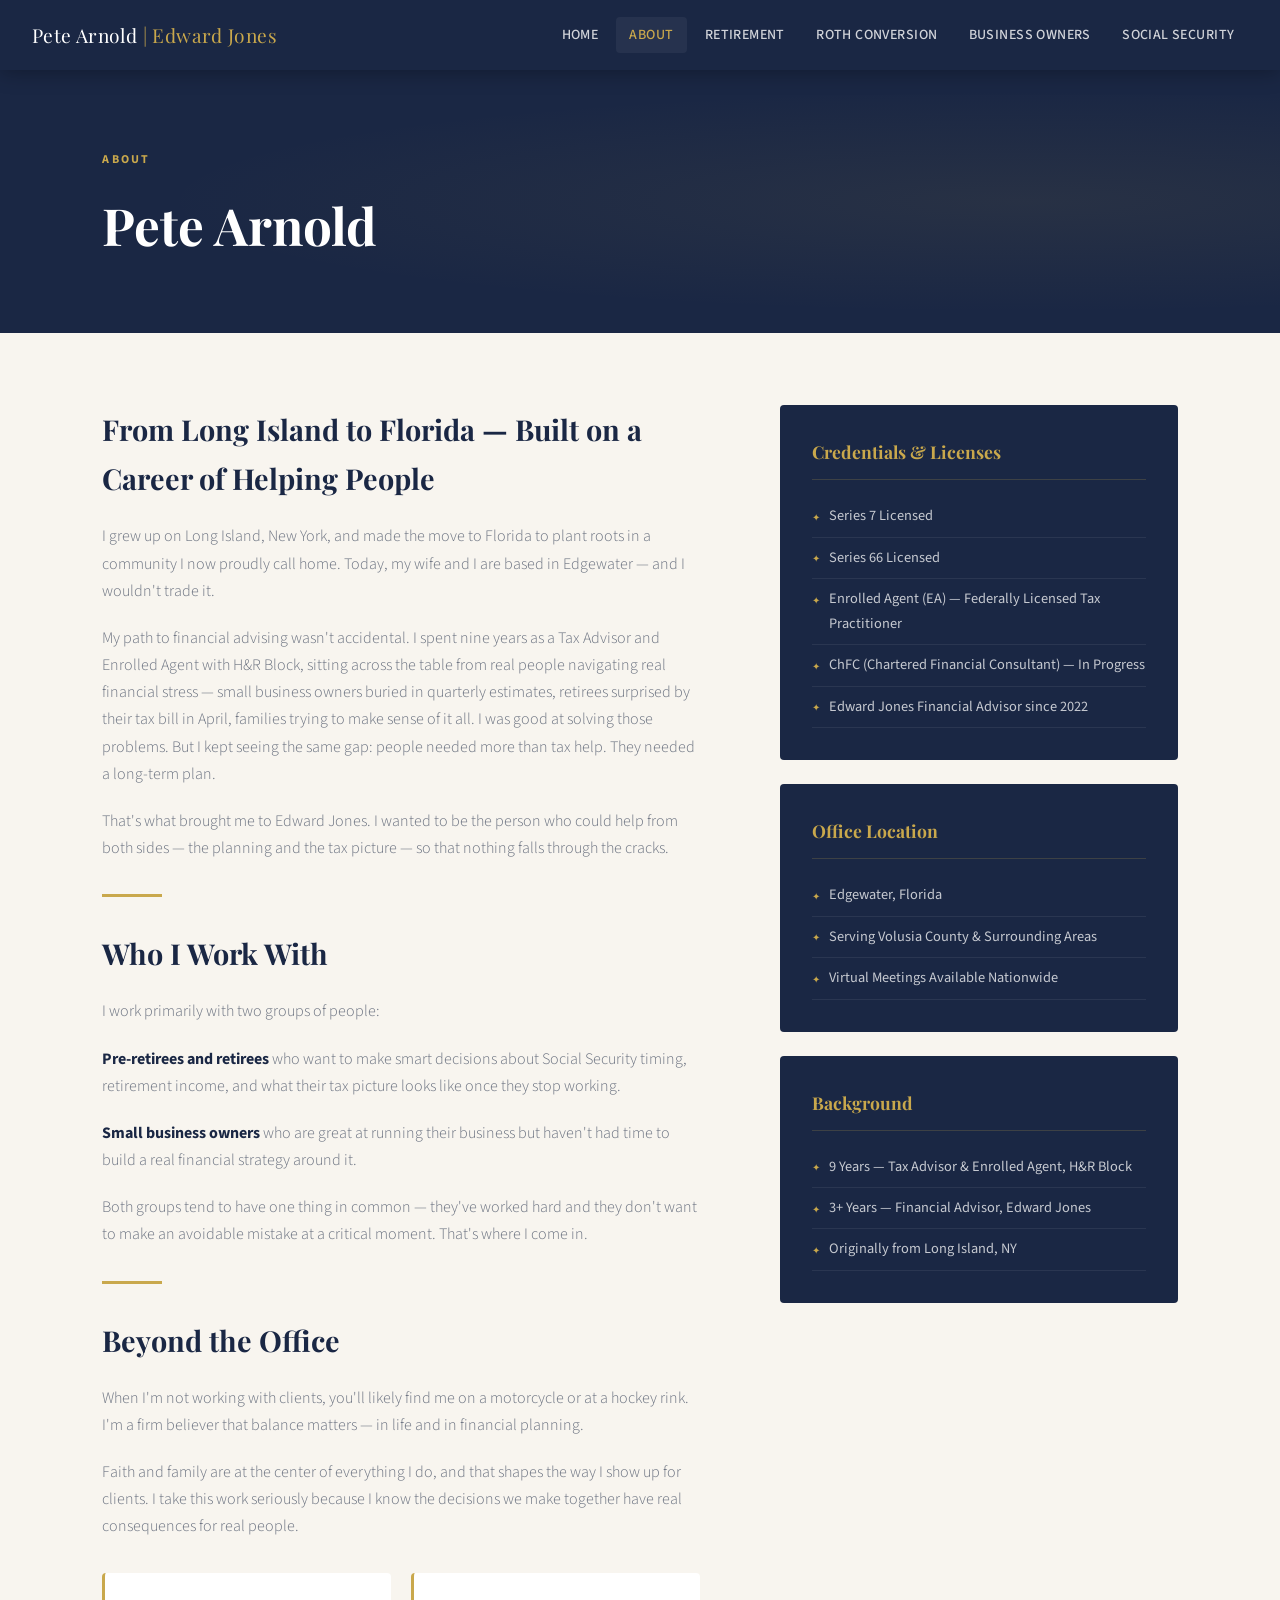
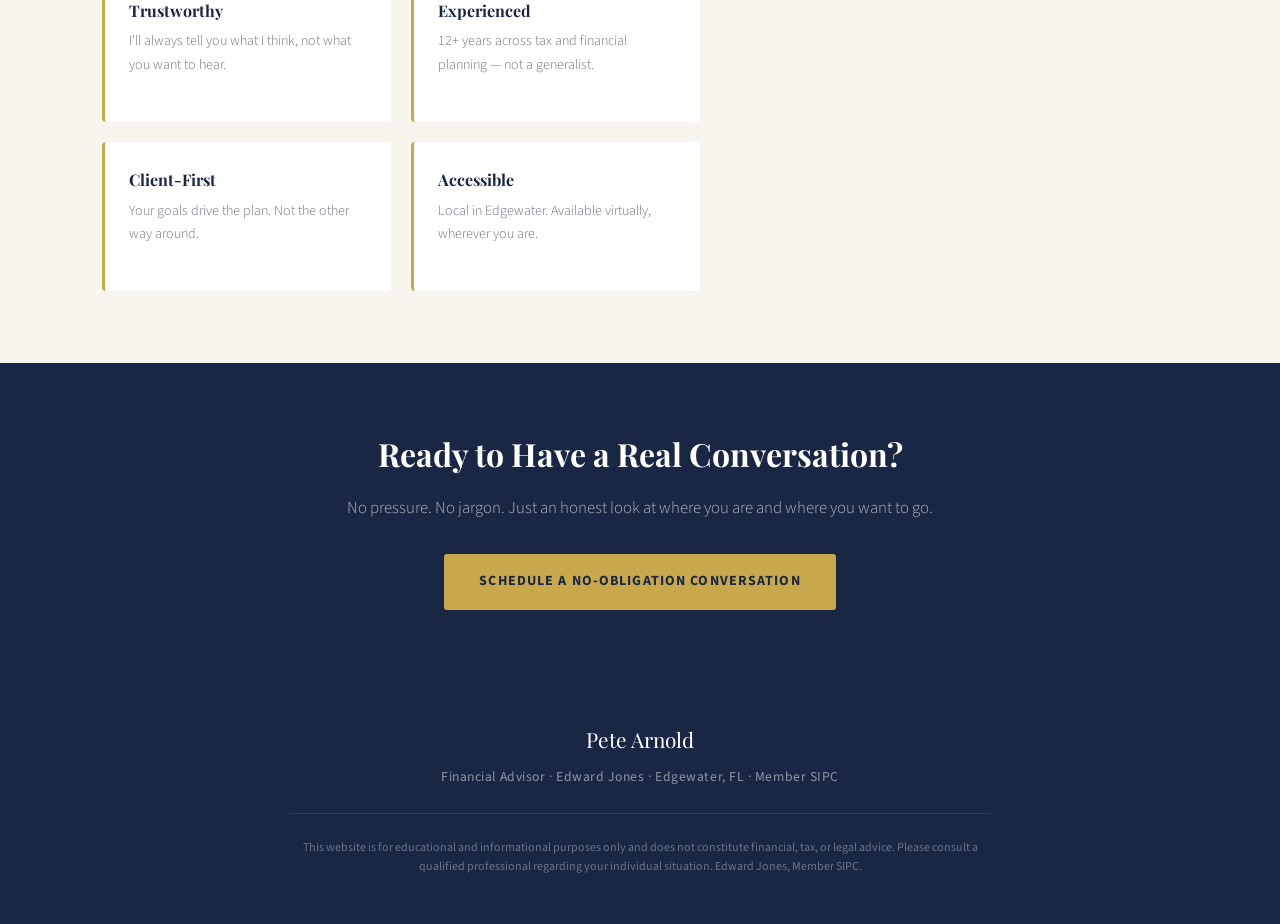
==== about.html @ 490f8ec1 "Add files via upload" ====
<!DOCTYPE html>
<html lang="en">
<head>
  <meta charset="UTF-8" />
  <meta name="viewport" content="width=device-width, initial-scale=1.0"/>
  <title>About Pete Arnold | Financial Advisor | Edgewater, FL</title>
  <meta name="description" content="Learn about Pete Arnold, Financial Advisor with Edward Jones in Edgewater, FL. Former Enrolled Agent and Tax Advisor with 9 years of tax experience."/>
  <link rel="preconnect" href="https://fonts.googleapis.com">
  <link href="https://fonts.googleapis.com/css2?family=Playfair+Display:wght@400;600;700&family=Source+Sans+3:wght@300;400;500;600&display=swap" rel="stylesheet">
  <style>
    *, *::before, *::after { box-sizing: border-box; margin: 0; padding: 0; }
    :root {
      --navy: #1a2744; --navy-light: #243460; --gold: #c9a84c; --gold-light: #e2c57a;
      --cream: #f8f5ef; --white: #ffffff; --gray: #6b7280; --gray-light: #f3f0ea; --text: #2d2d2d;
      --serif: 'Playfair Display', Georgia, serif; --sans: 'Source Sans 3', sans-serif;
    }
    html { scroll-behavior: smooth; }
    body { font-family: var(--sans); color: var(--text); background: var(--cream); line-height: 1.7; }

    nav {
      background: var(--navy); padding: 0 2rem; position: sticky; top: 0; z-index: 100;
      display: flex; align-items: center; justify-content: space-between; height: 70px;
      box-shadow: 0 2px 20px rgba(0,0,0,0.3);
    }
    .nav-brand { color: var(--white); font-family: var(--serif); font-size: 1.2rem; text-decoration: none; letter-spacing: 0.02em; }
    .nav-brand span { color: var(--gold); }
    .nav-links { display: flex; gap: 0.25rem; list-style: none; }
    .nav-links a { color: rgba(255,255,255,0.8); text-decoration: none; font-size: 0.875rem; font-weight: 500; padding: 0.5rem 0.85rem; border-radius: 4px; transition: all 0.2s; letter-spacing: 0.03em; text-transform: uppercase; }
    .nav-links a:hover, .nav-links a.active { color: var(--gold); background: rgba(255,255,255,0.05); }

    .page-hero {
      background: var(--navy);
      padding: 5rem 8vw 4rem;
      position: relative;
      overflow: hidden;
    }
    .page-hero::before {
      content: ''; position: absolute; inset: 0;
      background: radial-gradient(ellipse at 80% 50%, rgba(201,168,76,0.08) 0%, transparent 60%);
    }
    .page-hero-inner { position: relative; z-index: 1; }
    .page-eyebrow { font-size: 0.75rem; font-weight: 700; letter-spacing: 0.18em; text-transform: uppercase; color: var(--gold); margin-bottom: 0.75rem; }
    .page-hero h1 { font-family: var(--serif); font-size: clamp(2rem, 4vw, 3.2rem); color: var(--white); }

    section { padding: 4.5rem 8vw; }

    .about-grid {
      display: grid;
      grid-template-columns: 3fr 2fr;
      gap: 5rem;
      align-items: start;
    }

    .about-body h2 {
      font-family: var(--serif);
      font-size: 1.8rem;
      color: var(--navy);
      margin-bottom: 1.25rem;
    }

    .about-body p {
      color: var(--gray);
      font-size: 1rem;
      font-weight: 300;
      margin-bottom: 1.25rem;
    }

    .sidebar-card {
      background: var(--navy);
      padding: 2rem;
      border-radius: 4px;
      margin-bottom: 1.5rem;
    }

    .sidebar-card h3 {
      font-family: var(--serif);
      color: var(--gold);
      font-size: 1.1rem;
      margin-bottom: 1rem;
      padding-bottom: 0.75rem;
      border-bottom: 1px solid rgba(201,168,76,0.2);
    }

    .cred-list { list-style: none; }
    .cred-list li {
      color: rgba(255,255,255,0.75);
      font-size: 0.9rem;
      padding: 0.5rem 0;
      border-bottom: 1px solid rgba(255,255,255,0.07);
      display: flex;
      align-items: flex-start;
      gap: 0.6rem;
    }
    .cred-list li::before { content: '✦'; color: var(--gold); font-size: 0.6rem; margin-top: 0.35rem; flex-shrink: 0; }

    .divider {
      width: 60px;
      height: 3px;
      background: var(--gold);
      margin: 2rem 0;
    }

    .values-grid {
      display: grid;
      grid-template-columns: 1fr 1fr;
      gap: 1.25rem;
      margin-top: 2rem;
    }

    .value-item {
      background: var(--white);
      padding: 1.5rem;
      border-radius: 4px;
      border-left: 3px solid var(--gold);
    }

    .value-item h4 {
      font-family: var(--serif);
      color: var(--navy);
      font-size: 1rem;
      margin-bottom: 0.4rem;
    }

    .value-item p { font-size: 0.88rem; color: var(--gray); font-weight: 300; }

    .cta-band {
      background: var(--navy);
      padding: 4rem 8vw;
      text-align: center;
    }

    .cta-band h2 { font-family: var(--serif); font-size: 2rem; color: var(--white); margin-bottom: 0.75rem; }
    .cta-band p { color: rgba(255,255,255,0.65); font-weight: 300; margin-bottom: 2rem; font-size: 1.05rem; }

    .btn {
      display: inline-block; background: var(--gold); color: var(--navy); font-family: var(--sans);
      font-weight: 700; font-size: 0.875rem; letter-spacing: 0.08em; text-transform: uppercase;
      text-decoration: none; padding: 1rem 2.2rem; border-radius: 3px; transition: all 0.25s;
    }
    .btn:hover { background: var(--gold-light); transform: translateY(-2px); box-shadow: 0 8px 25px rgba(201,168,76,0.3); }

    footer { background: var(--navy); padding: 3rem 8vw; text-align: center; }
    .footer-name { font-family: var(--serif); font-size: 1.3rem; color: var(--white); margin-bottom: 0.5rem; }
    .footer-sub { font-size: 0.85rem; color: rgba(255,255,255,0.5); margin-bottom: 1.5rem; letter-spacing: 0.04em; }
    .footer-disc { font-size: 0.75rem; color: rgba(255,255,255,0.35); max-width: 700px; margin: 0 auto; line-height: 1.6; border-top: 1px solid rgba(255,255,255,0.1); padding-top: 1.5rem; }

    @media (max-width: 768px) {
      nav { padding: 0 1rem; } .nav-links { display: none; }
      section { padding: 3rem 1.5rem; } .page-hero { padding: 3.5rem 1.5rem; }
      .about-grid { grid-template-columns: 1fr; gap: 2.5rem; }
      .values-grid { grid-template-columns: 1fr; }
    }
  </style>
</head>
<body>

<nav>
  <a href="index.html" class="nav-brand">Pete Arnold <span>| Edward Jones</span></a>
  <ul class="nav-links">
    <li><a href="index.html">Home</a></li>
    <li><a href="about.html" class="active">About</a></li>
    <li><a href="retirement-planning.html">Retirement</a></li>
    <li><a href="roth-conversion.html">Roth Conversion</a></li>
    <li><a href="small-business.html">Business Owners</a></li>
    <li><a href="social-security.html">Social Security</a></li>
  </ul>
</nav>

<div class="page-hero">
  <div class="page-hero-inner">
    <p class="page-eyebrow">About</p>
    <h1>Pete Arnold</h1>
  </div>
</div>

<section style="background: var(--cream);">
  <div class="about-grid">
    <div class="about-body">
      <h2>From Long Island to Florida — Built on a Career of Helping People</h2>
      <p>I grew up on Long Island, New York, and made the move to Florida to plant roots in a community I now proudly call home. Today, my wife and I are based in Edgewater — and I wouldn't trade it.</p>

      <p>My path to financial advising wasn't accidental. I spent nine years as a Tax Advisor and Enrolled Agent with H&R Block, sitting across the table from real people navigating real financial stress — small business owners buried in quarterly estimates, retirees surprised by their tax bill in April, families trying to make sense of it all. I was good at solving those problems. But I kept seeing the same gap: people needed more than tax help. They needed a long-term plan.</p>

      <p>That's what brought me to Edward Jones. I wanted to be the person who could help from both sides — the planning and the tax picture — so that nothing falls through the cracks.</p>

      <div class="divider"></div>

      <h2>Who I Work With</h2>
      <p>I work primarily with two groups of people:</p>
      <p><strong style="color:var(--navy);">Pre-retirees and retirees</strong> who want to make smart decisions about Social Security timing, retirement income, and what their tax picture looks like once they stop working.</p>
      <p><strong style="color:var(--navy);">Small business owners</strong> who are great at running their business but haven't had time to build a real financial strategy around it.</p>
      <p>Both groups tend to have one thing in common — they've worked hard and they don't want to make an avoidable mistake at a critical moment. That's where I come in.</p>

      <div class="divider"></div>

      <h2>Beyond the Office</h2>
      <p>When I'm not working with clients, you'll likely find me on a motorcycle or at a hockey rink. I'm a firm believer that balance matters — in life and in financial planning.</p>
      <p>Faith and family are at the center of everything I do, and that shapes the way I show up for clients. I take this work seriously because I know the decisions we make together have real consequences for real people.</p>

      <div class="values-grid">
        <div class="value-item">
          <h4>Trustworthy</h4>
          <p>I'll always tell you what I think, not what you want to hear.</p>
        </div>
        <div class="value-item">
          <h4>Experienced</h4>
          <p>12+ years across tax and financial planning — not a generalist.</p>
        </div>
        <div class="value-item">
          <h4>Client-First</h4>
          <p>Your goals drive the plan. Not the other way around.</p>
        </div>
        <div class="value-item">
          <h4>Accessible</h4>
          <p>Local in Edgewater. Available virtually, wherever you are.</p>
        </div>
      </div>
    </div>

    <div>
      <div class="sidebar-card">
        <h3>Credentials &amp; Licenses</h3>
        <ul class="cred-list">
          <li>Series 7 Licensed</li>
          <li>Series 66 Licensed</li>
          <li>Enrolled Agent (EA) — Federally Licensed Tax Practitioner</li>
          <li>ChFC (Chartered Financial Consultant) — In Progress</li>
          <li>Edward Jones Financial Advisor since 2022</li>
        </ul>
      </div>

      <div class="sidebar-card">
        <h3>Office Location</h3>
        <ul class="cred-list">
          <li>Edgewater, Florida</li>
          <li>Serving Volusia County &amp; Surrounding Areas</li>
          <li>Virtual Meetings Available Nationwide</li>
        </ul>
      </div>

      <div class="sidebar-card">
        <h3>Background</h3>
        <ul class="cred-list">
          <li>9 Years — Tax Advisor &amp; Enrolled Agent, H&R Block</li>
          <li>3+ Years — Financial Advisor, Edward Jones</li>
          <li>Originally from Long Island, NY</li>
        </ul>
      </div>
    </div>
  </div>
</section>

<div class="cta-band">
  <h2>Ready to Have a Real Conversation?</h2>
  <p>No pressure. No jargon. Just an honest look at where you are and where you want to go.</p>
  <a href="mailto:" class="btn">Schedule a No-Obligation Conversation</a>
</div>

<footer>
  <p class="footer-name">Pete Arnold</p>
  <p class="footer-sub">Financial Advisor · Edward Jones · Edgewater, FL · Member SIPC</p>
  <p class="footer-disc">This website is for educational and informational purposes only and does not constitute financial, tax, or legal advice. Please consult a qualified professional regarding your individual situation. Edward Jones, Member SIPC.</p>
</footer>

</body>
</html>
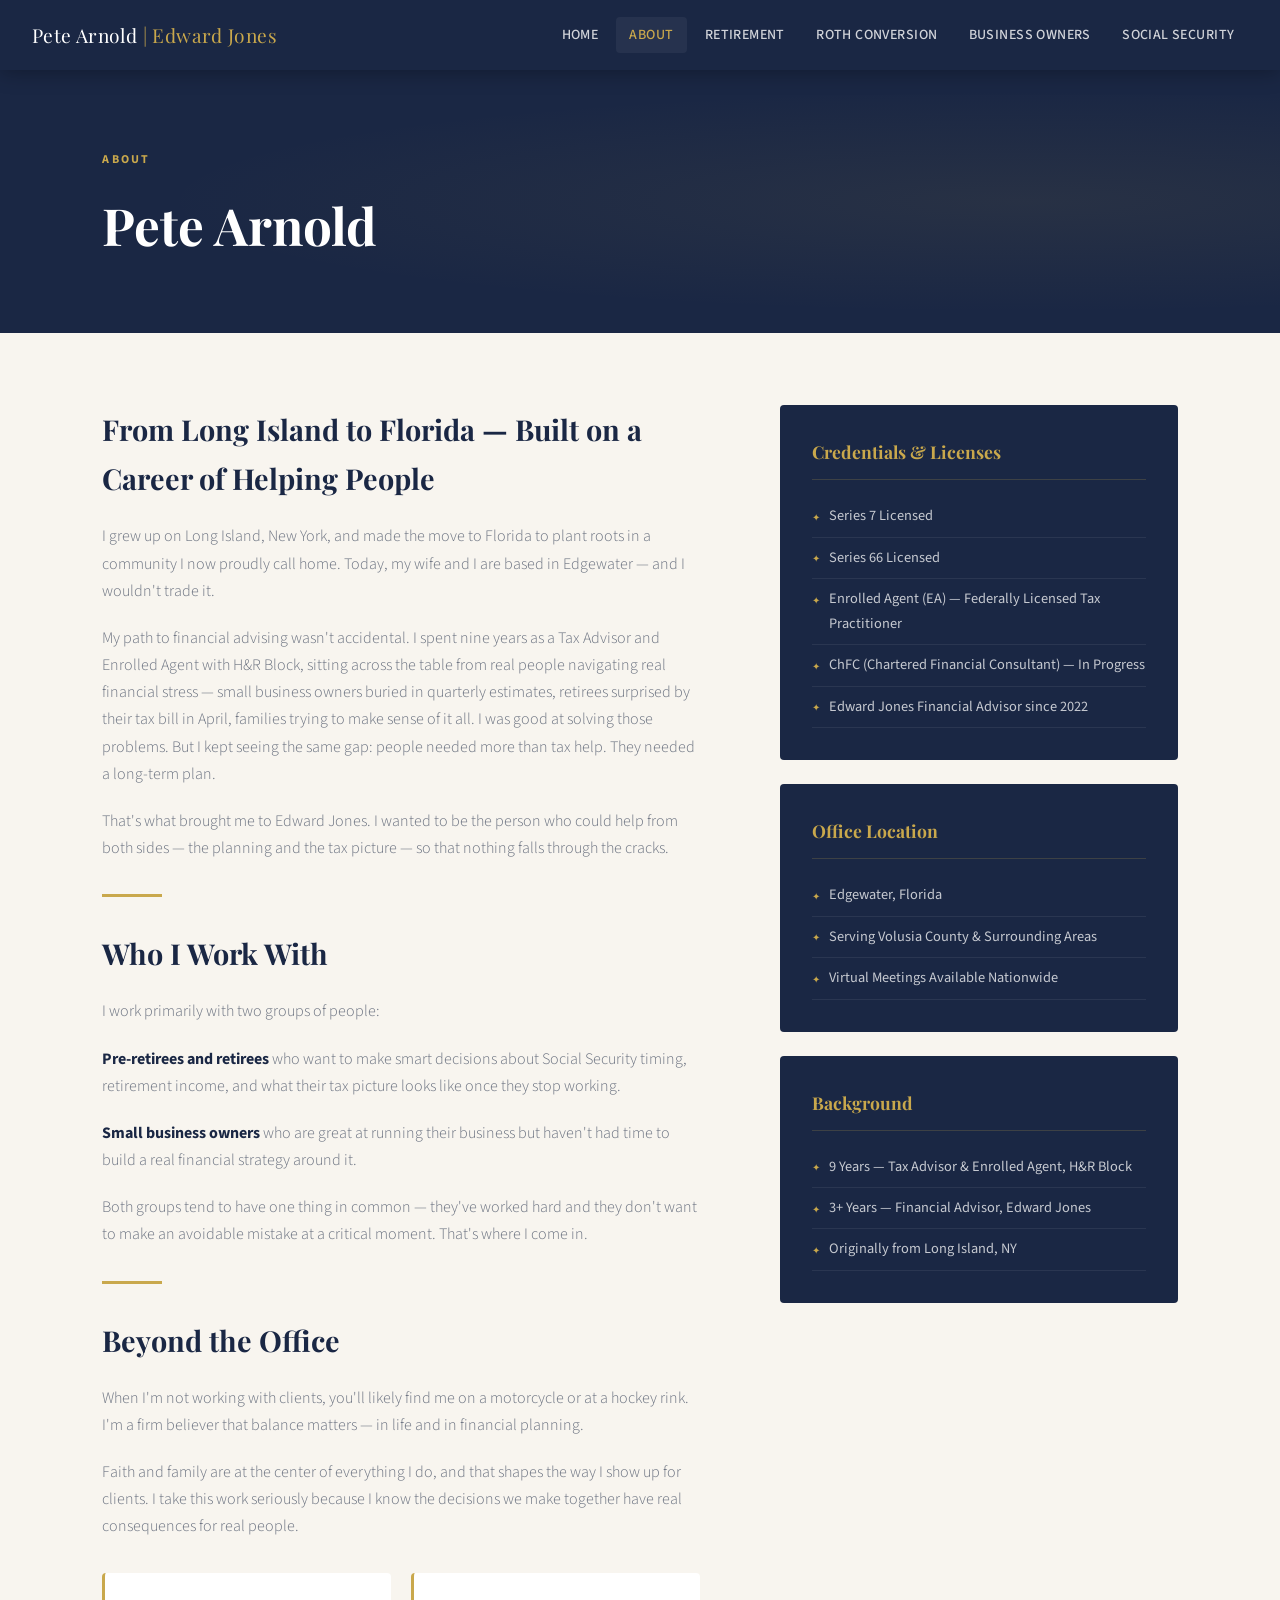
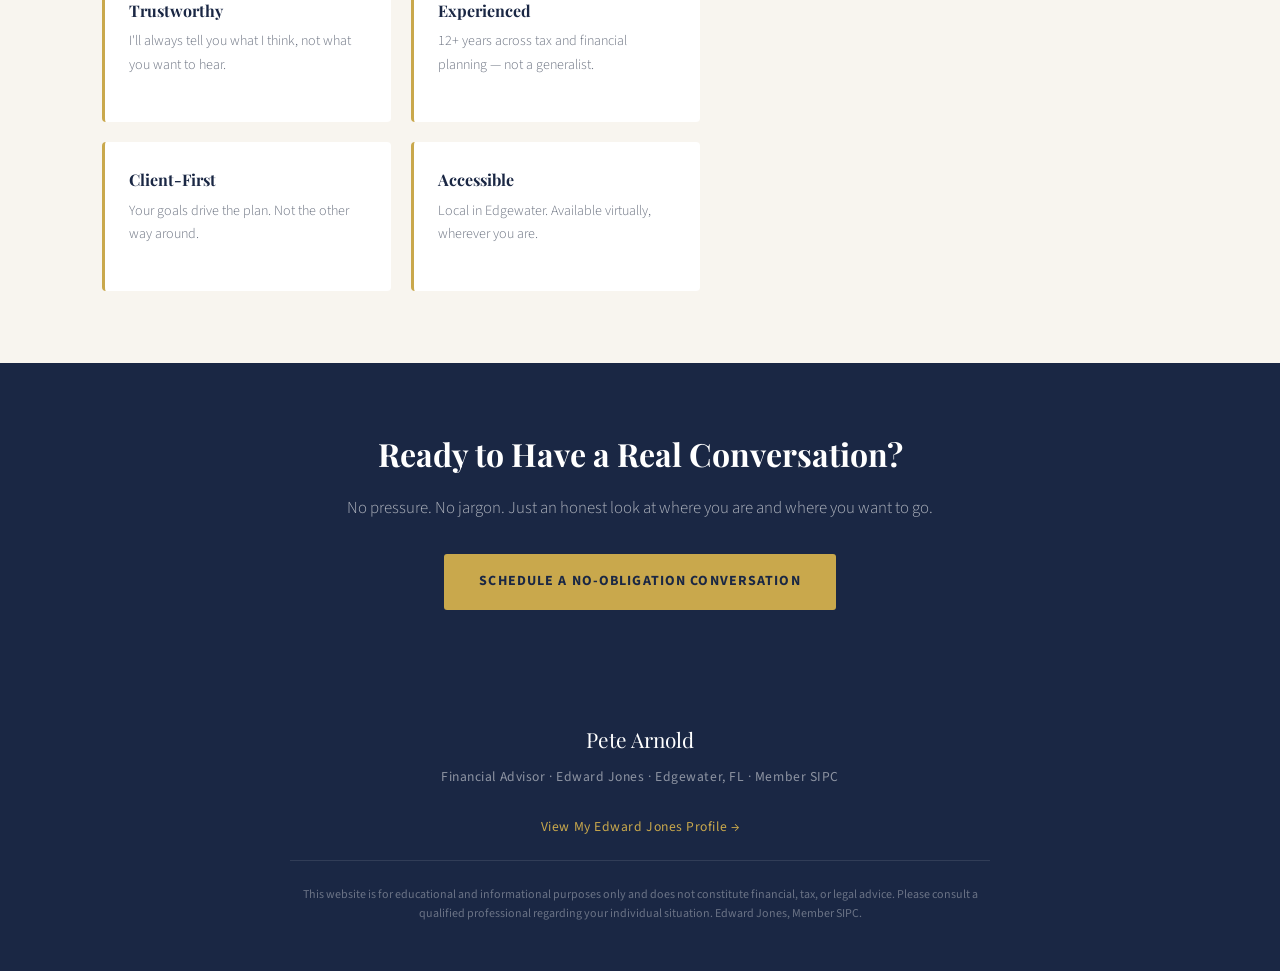
==== commit a62bb397: "Add files via upload" ====
--- a/about.html
+++ b/about.html
@@ -253,12 +253,13 @@
 <div class="cta-band">
   <h2>Ready to Have a Real Conversation?</h2>
   <p>No pressure. No jargon. Just an honest look at where you are and where you want to go.</p>
-  <a href="mailto:" class="btn">Schedule a No-Obligation Conversation</a>
+  <a href="mailto:peter.arnold2@edwardjones.com" class="btn">Schedule a No-Obligation Conversation</a>
 </div>
 
 <footer>
   <p class="footer-name">Pete Arnold</p>
   <p class="footer-sub">Financial Advisor · Edward Jones · Edgewater, FL · Member SIPC</p>
+  <p style="margin-bottom:1.25rem;"><a href="https://www.edwardjones.com/peter-arnold2" target="_blank" rel="noopener" style="color:var(--gold);font-size:0.85rem;text-decoration:none;letter-spacing:0.04em;">View My Edward Jones Profile →</a></p>
   <p class="footer-disc">This website is for educational and informational purposes only and does not constitute financial, tax, or legal advice. Please consult a qualified professional regarding your individual situation. Edward Jones, Member SIPC.</p>
 </footer>
 
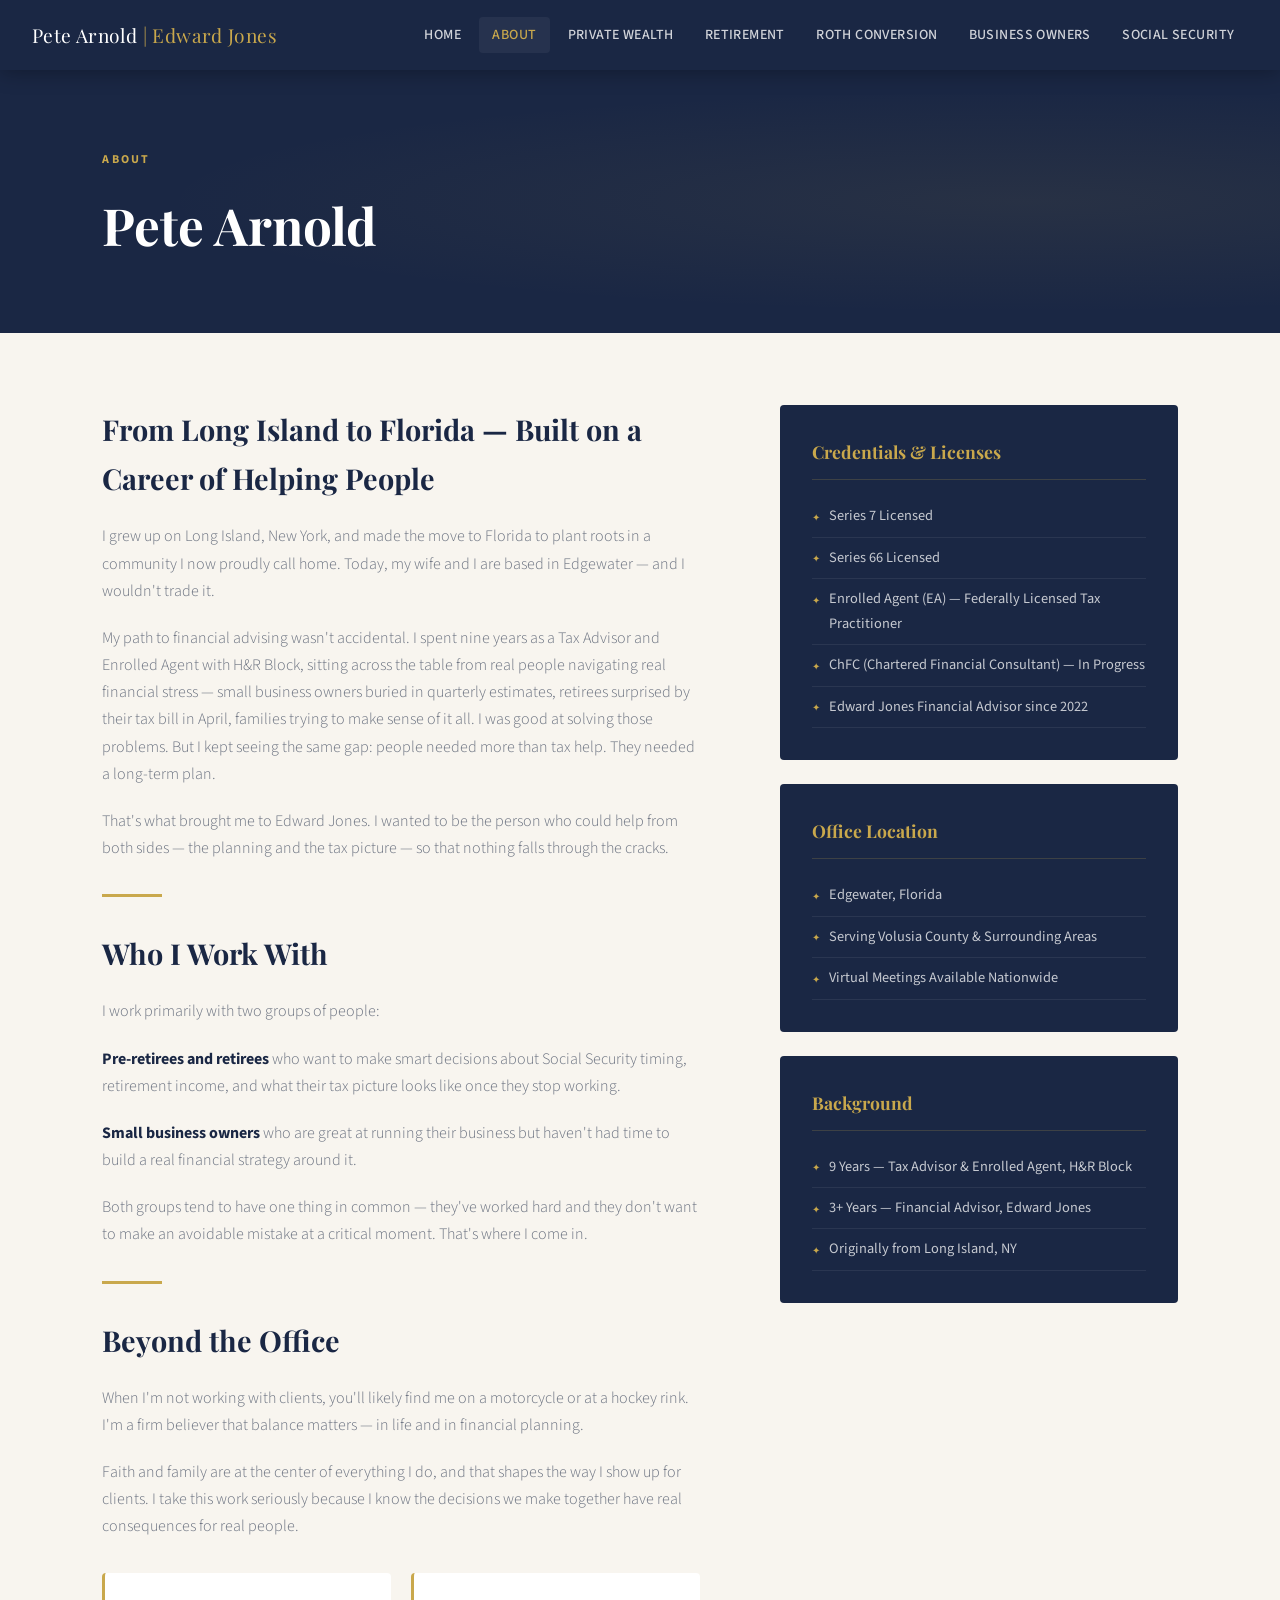
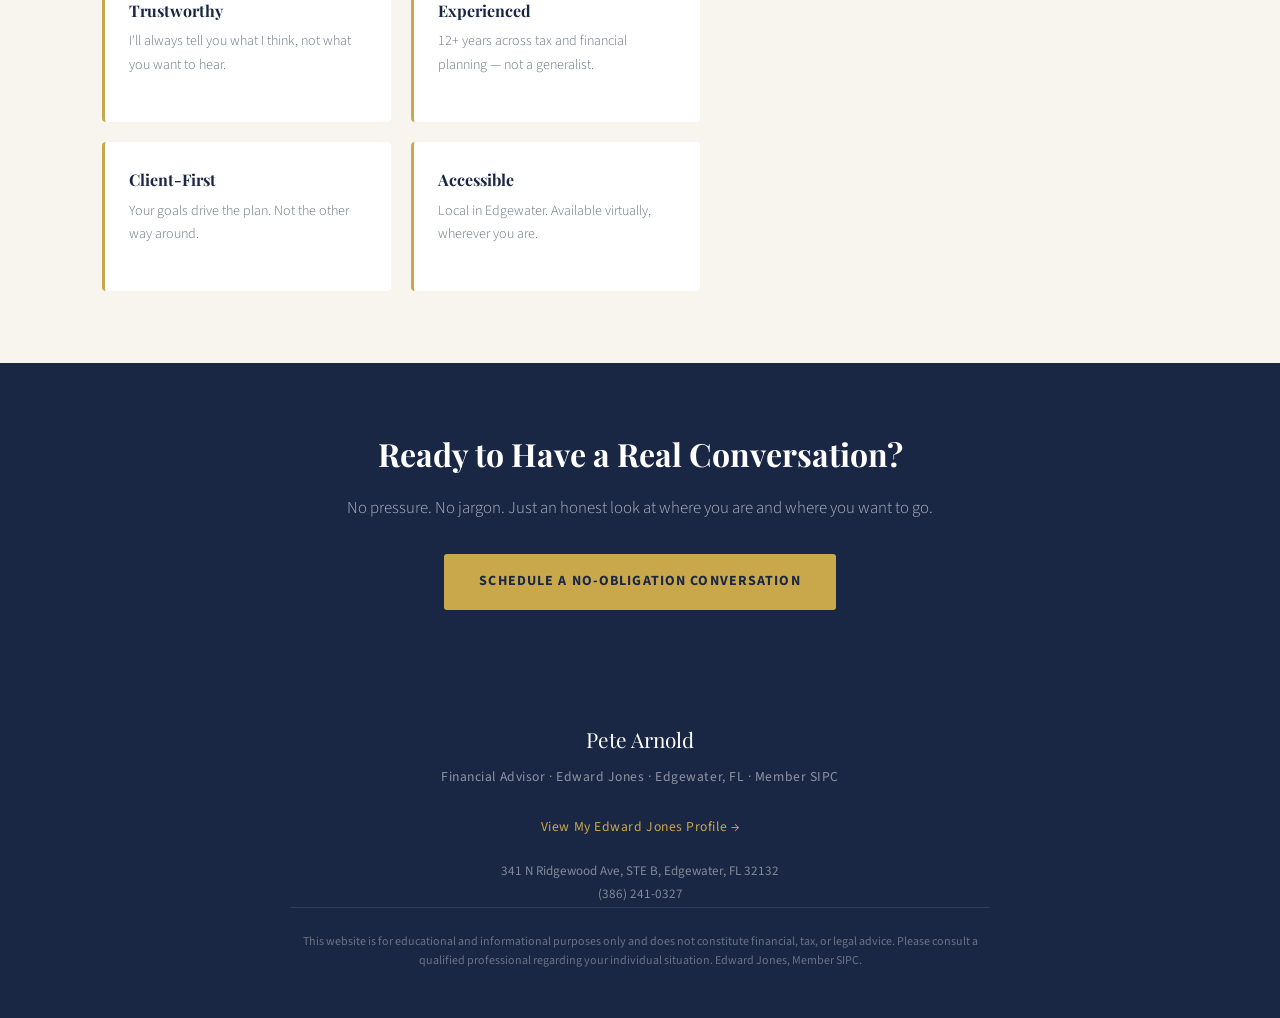
==== commit 50331d4c: "Add files via upload" ====
--- a/about.html
+++ b/about.html
@@ -2,9 +2,16 @@
 <html lang="en">
 <head>
   <meta charset="UTF-8" />
+  <meta name="google-site-verification" content="SpsPmK2GmrQuLyys1v33eAWj1CJdyRufEYtnLx-wh9Y" />
   <meta name="viewport" content="width=device-width, initial-scale=1.0"/>
-  <title>About Pete Arnold | Financial Advisor | Edgewater, FL</title>
-  <meta name="description" content="Learn about Pete Arnold, Financial Advisor with Edward Jones in Edgewater, FL. Former Enrolled Agent and Tax Advisor with 9 years of tax experience."/>
+  <title>About Pete Arnold | Wealth Management & Financial Advisor Edgewater FL | Edward Jones</title>
+  <meta property="og:title" content="About Pete Arnold | Wealth Management & Financial Advisor Edgewater FL | Edward Jones"/>
+  <meta property="og:description" content="Meet Pete Arnold, Financial Advisor with Edward Jones in Edgewater, FL. Specializing in wealth management for high-net-worth individuals and families, retirement planning, and tax-aware financial strategies. Former Enrolled Agent with 9 years of tax experience."/>
+  <meta property="og:type" content="website"/>
+  <meta property="og:url" content="https://techallen33-ai.github.io/SEO/about.html"/>
+  <meta name="keywords" content="financial advisor Edgewater FL, high net worth financial advisor Florida, private wealth management Volusia County, wealth management Edgewater FL, retirement planning high net worth, financial advisor for wealthy families Florida, high net worth retirement planning, private wealth advisor Daytona Beach, financial advisor Port Orange FL, tax-aware wealth management Florida, enrolled agent financial advisor, small business wealth management Florida, Social Security planning high net worth, retirement income planning Florida"/>
+  <link rel="canonical" href="https://techallen33-ai.github.io/SEO/about.html"/>
+  <meta name="description" content="Meet Pete Arnold, Financial Advisor with Edward Jones in Edgewater, FL. Specializing in wealth management for high-net-worth individuals and families, retirement planning, and tax-aware financial strategies. Former Enrolled Agent with 9 years of tax experience."/>
   <link rel="preconnect" href="https://fonts.googleapis.com">
   <link href="https://fonts.googleapis.com/css2?family=Playfair+Display:wght@400;600;700&family=Source+Sans+3:wght@300;400;500;600&display=swap" rel="stylesheet">
   <style>
@@ -151,6 +158,24 @@
       .values-grid { grid-template-columns: 1fr; }
     }
   </style>
+  <script type="application/ld+json">
+  {
+    "@context": "https://schema.org",
+    "@type": "WebPage",
+    "name": "About Pete Arnold | Financial Advisor Edgewater FL | Edward Jones",
+    "description": "Meet Pete Arnold, Financial Advisor with Edward Jones in Edgewater, FL. A former Enrolled Agent and Tax Advisor with 9 years of tax experience, Pete brings a unique tax-aware perspective to financial planning.",
+    "url": "https://techallen33-ai.github.io/SEO/about.html",
+    "author": {
+      "@type": "Person",
+      "name": "Pete Arnold",
+      "jobTitle": "Financial Advisor",
+      "worksFor": {
+        "@type": "Organization",
+        "name": "Edward Jones"
+      }
+    }
+  }
+  </script>
 </head>
 <body>
 
@@ -159,6 +184,7 @@
   <ul class="nav-links">
     <li><a href="index.html">Home</a></li>
     <li><a href="about.html" class="active">About</a></li>
+    <li><a href="generations.html">Private Wealth</a></li>
     <li><a href="retirement-planning.html">Retirement</a></li>
     <li><a href="roth-conversion.html">Roth Conversion</a></li>
     <li><a href="small-business.html">Business Owners</a></li>
@@ -260,6 +286,11 @@
   <p class="footer-name">Pete Arnold</p>
   <p class="footer-sub">Financial Advisor · Edward Jones · Edgewater, FL · Member SIPC</p>
   <p style="margin-bottom:1.25rem;"><a href="https://www.edwardjones.com/peter-arnold2" target="_blank" rel="noopener" style="color:var(--gold);font-size:0.85rem;text-decoration:none;letter-spacing:0.04em;">View My Edward Jones Profile →</a></p>
+  
+  <div class="nap" style="margin-top:0.75rem;font-size:0.82rem;color:rgba(255,255,255,0.45);line-height:1.8;">
+    <span>341 N Ridgewood Ave, STE B, Edgewater, FL 32132</span><br>
+    <a href="tel:+13862410327" style="color:rgba(255,255,255,0.45);text-decoration:none;">(386) 241-0327</a>
+  </div>
   <p class="footer-disc">This website is for educational and informational purposes only and does not constitute financial, tax, or legal advice. Please consult a qualified professional regarding your individual situation. Edward Jones, Member SIPC.</p>
 </footer>
 
